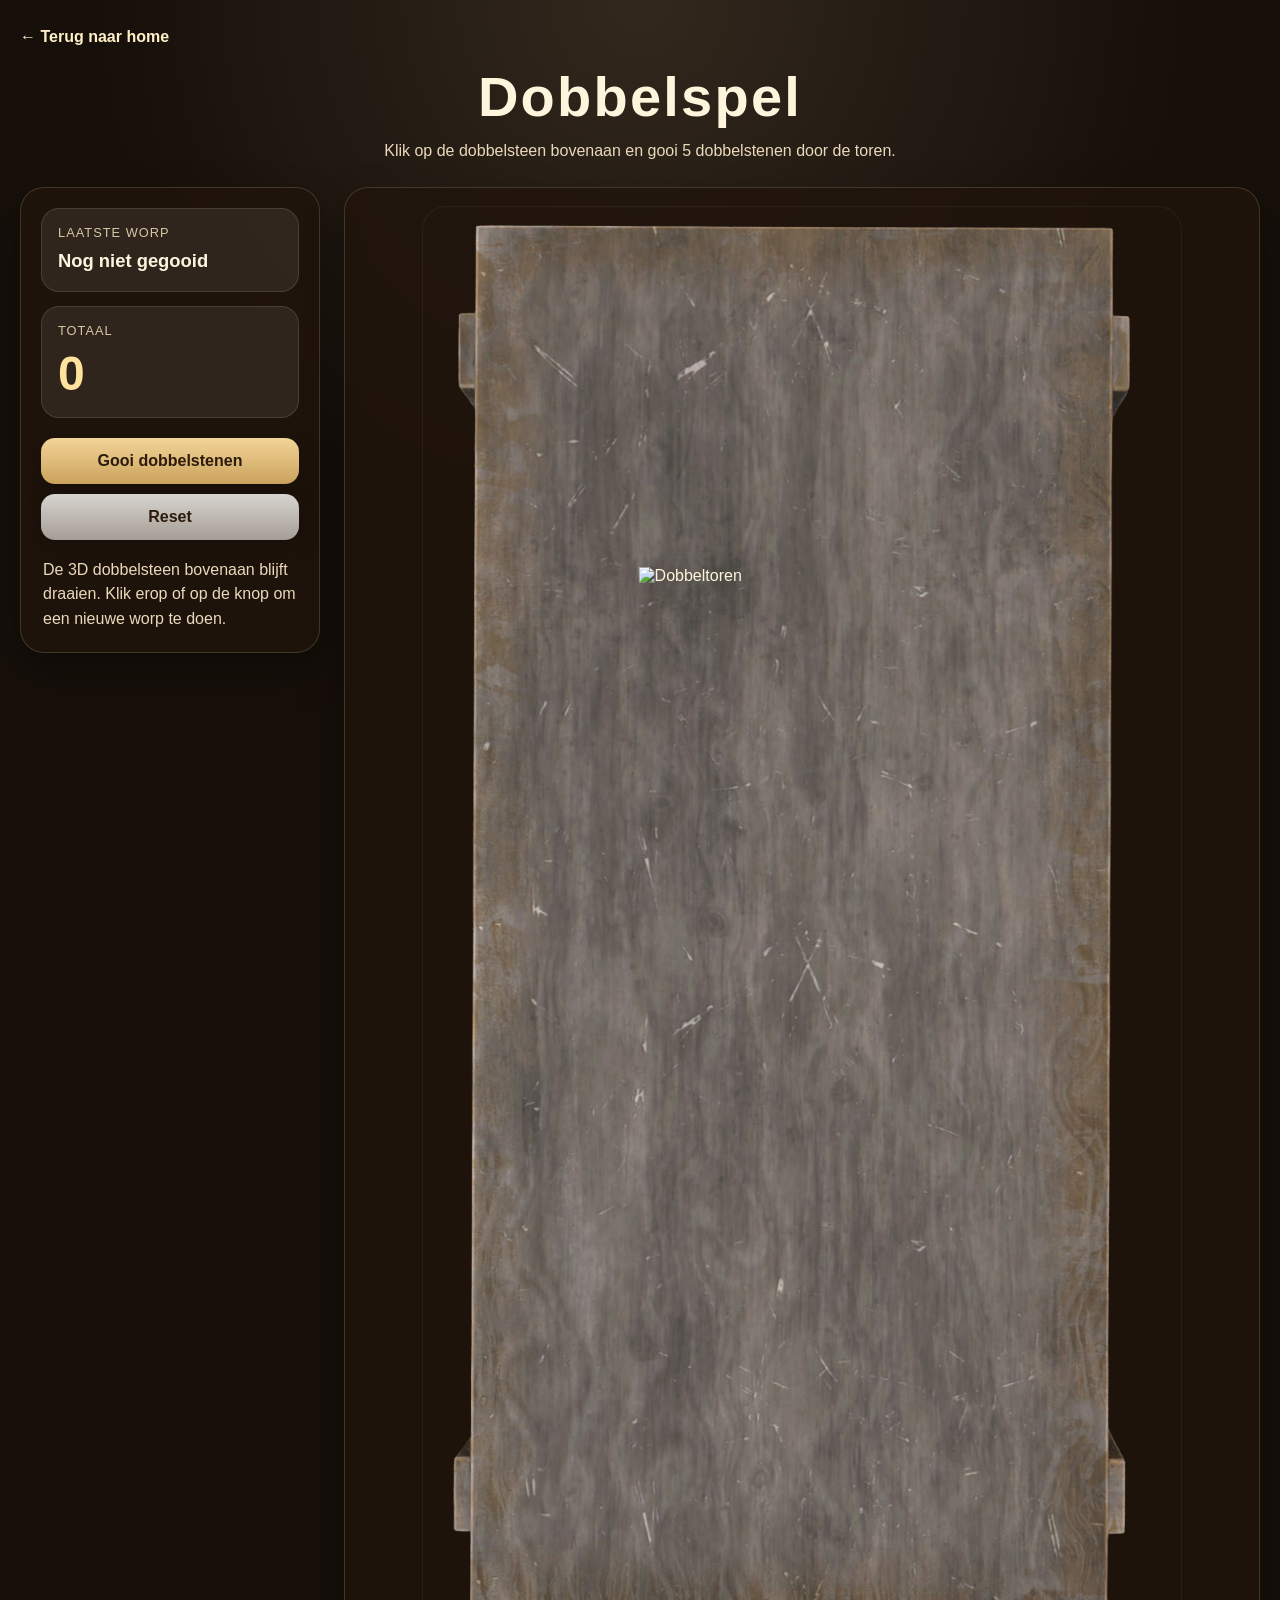
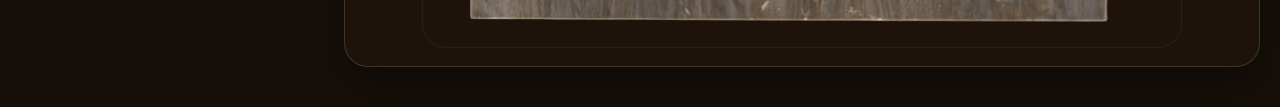
==== alea/index.html @ 52f79972 "Update" ====
<!DOCTYPE html>
<html lang="nl">
<head>
  <meta charset="UTF-8" />
  <meta name="viewport" content="width=device-width, initial-scale=1.0" />
  <title>Dobbelspel</title>
  <link rel="stylesheet" href="style.css" />
  <script type="module" src="https://unpkg.com/@google/model-viewer/dist/model-viewer.min.js"></script>
</head>
<body>
  <main class="app">
    <a href="../index.html" class="back-link">← Terug naar home</a>

    <header class="topbar">
      <h1>Dobbelspel</h1>
      <p class="subtitle">Klik op de dobbelsteen bovenaan en gooi 5 dobbelstenen door de toren.</p>
    </header>

    <section class="game-shell">
      <aside class="info-panel">
        <div class="status-card">
          <span class="label">Laatste worp</span>
          <div id="resultSummary" class="value">Nog niet gegooid</div>
        </div>

        <div class="status-card small">
          <span class="label">Totaal</span>
          <div id="totalValue" class="big-total">0</div>
        </div>

        <button id="rollBtn" class="action-btn">Gooi dobbelstenen</button>
        <button id="resetBtn" class="action-btn secondary">Reset</button>

        <p class="help-text">
          De 3D dobbelsteen bovenaan blijft draaien. Klik erop of op de knop om een nieuwe worp te doen.
        </p>
      </aside>

      <section class="board-panel">
        <div id="tableScene" class="table-scene" aria-label="Dobbeltafel">
          <img id="tableImage" class="table-image" src="table.png" alt="Dobbeltafel" />

          <div class="top-die-area">
            <button id="dieTrigger" class="die-trigger" aria-label="Gooi dobbelstenen">
              <model-viewer
                id="heroDie"
                src="dice.glb"
                alt="3D dobbelsteen"
                autoplay
                auto-rotate
                rotation-per-second="90deg"
                camera-controls
                disable-zoom
                interaction-prompt="none"
                shadow-intensity="1"
                exposure="1"
                environment-image="neutral"
              ></model-viewer>
            </button>
          </div>

          <div id="towerWrap" class="tower-wrap">
            <img id="towerImage" class="tower-image" src="tower.png" alt="Dobbeltoren" />
          </div>

          <div id="diceTray" class="dice-tray" aria-live="polite">
            <div class="die-slot" data-slot="0">
              <img class="result-die" src="dice1.png" alt="Dobbelsteen 1" />
              <span class="die-value">?</span>
            </div>
            <div class="die-slot" data-slot="1">
              <img class="result-die" src="dice2.png" alt="Dobbelsteen 2" />
              <span class="die-value">?</span>
            </div>
            <div class="die-slot" data-slot="2">
              <img class="result-die" src="dice3.png" alt="Dobbelsteen 3" />
              <span class="die-value">?</span>
            </div>
            <div class="die-slot" data-slot="3">
              <img class="result-die" src="dice4.png" alt="Dobbelsteen 4" />
              <span class="die-value">?</span>
            </div>
            <div class="die-slot" data-slot="4">
              <img class="result-die" src="dice5.png" alt="Dobbelsteen 5" />
              <span class="die-value">?</span>
            </div>
          </div>
        </div>
      </section>
    </section>
  </main>

  <script src="script.js"></script>
</body>
</html>
---- alea/style.css ----
* {
  box-sizing: border-box;
}

:root {
  --panel-bg: rgba(33, 21, 13, 0.84);
  --panel-border: rgba(255, 233, 186, 0.16);
  --text-main: #fff5dd;
  --text-soft: #ead9bb;
  --gold-1: #f3d598;
  --gold-2: #caa25c;
  --shadow: 0 18px 40px rgba(0, 0, 0, 0.28);
}

body {
  margin: 0;
  min-height: 100vh;
  font-family: Arial, Helvetica, sans-serif;
  color: var(--text-main);
  background:
    radial-gradient(circle at top, rgba(255, 221, 168, 0.12), transparent 30%),
    #160f0a;
}

.app {
  max-width: 1320px;
  margin: 0 auto;
  padding: 28px 20px 40px;
}

.back-link {
  display: inline-block;
  margin-bottom: 18px;
  color: #fff0c8;
  text-decoration: none;
  font-weight: 700;
}

.back-link:hover {
  text-decoration: underline;
}

.topbar {
  text-align: center;
  margin-bottom: 24px;
}

.topbar h1 {
  margin: 0;
  font-size: clamp(2.1rem, 5vw, 3.5rem);
  letter-spacing: 0.04em;
}

.subtitle {
  margin: 10px auto 0;
  max-width: 720px;
  color: var(--text-soft);
  line-height: 1.5;
}

.game-shell {
  display: grid;
  grid-template-columns: 300px 1fr;
  gap: 24px;
  align-items: start;
}

.info-panel,
.board-panel {
  background: var(--panel-bg);
  border: 1px solid var(--panel-border);
  border-radius: 24px;
  box-shadow: var(--shadow);
  backdrop-filter: blur(8px);
}

.info-panel {
  padding: 20px;
}

.status-card {
  background: rgba(255, 248, 234, 0.08);
  border: 1px solid rgba(255, 233, 186, 0.12);
  border-radius: 18px;
  padding: 16px;
  margin-bottom: 14px;
}

.status-card.small {
  margin-bottom: 20px;
}

.label {
  display: block;
  font-size: 0.8rem;
  text-transform: uppercase;
  letter-spacing: 0.08em;
  color: #d8c7a5;
  margin-bottom: 8px;
}

.value {
  font-size: 1.15rem;
  font-weight: 700;
  line-height: 1.45;
}

.big-total {
  font-size: clamp(2rem, 5vw, 3rem);
  font-weight: 800;
  color: #ffe29d;
}

.action-btn {
  width: 100%;
  border: none;
  border-radius: 14px;
  padding: 14px 18px;
  font-size: 1rem;
  font-weight: 700;
  cursor: pointer;
  transition: transform 0.15s ease, opacity 0.15s ease, box-shadow 0.15s ease;
  background: linear-gradient(180deg, var(--gold-1), var(--gold-2));
  color: #2d1b0c;
  box-shadow: 0 8px 20px rgba(0, 0, 0, 0.22);
}

.action-btn:hover {
  transform: translateY(-1px);
  opacity: 0.96;
}

.action-btn.secondary {
  margin-top: 10px;
  background: linear-gradient(180deg, #d7d4cf, #a59d95);
}

.help-text {
  margin: 18px 2px 0;
  color: var(--text-soft);
  line-height: 1.55;
}

.board-panel {
  padding: 18px;
  display: flex;
  justify-content: center;
}

.table-scene {
  position: relative;
  width: min(100%, 760px);
  aspect-ratio: 947 / 1797;
  border-radius: 24px;
  overflow: hidden;
  box-shadow: inset 0 0 0 1px rgba(255,255,255,0.05);
}

.table-image {
  position: absolute;
  inset: 0;
  width: 100%;
  height: 100%;
  object-fit: cover;
  user-select: none;
  pointer-events: none;
}

.top-die-area {
  position: absolute;
  left: 50%;
  top: 7.5%;
  width: 28%;
  aspect-ratio: 1 / 1;
  transform: translateX(-50%);
  z-index: 3;
}

.die-trigger {
  width: 100%;
  height: 100%;
  padding: 0;
  border: none;
  background: transparent;
  cursor: pointer;
  border-radius: 50%;
}

.die-trigger:focus-visible {
  outline: 3px solid rgba(255, 226, 150, 0.9);
  outline-offset: 4px;
}

model-viewer {
  width: 100%;
  height: 100%;
  --progress-bar-color: transparent;
  --poster-color: transparent;
  background: radial-gradient(circle, rgba(255,255,255,0.12), rgba(255,255,255,0.02) 58%, transparent 72%);
  border-radius: 50%;
  filter: drop-shadow(0 12px 18px rgba(0,0,0,0.35));
}

.tower-wrap {
  position: absolute;
  left: 50%;
  top: 25%;
  width: 43%;
  transform: translateX(-50%);
  z-index: 2;
  transform-origin: center top;
}

.tower-image {
  display: block;
  width: 100%;
  height: auto;
  object-fit: contain;
  user-select: none;
  pointer-events: none;
  filter: drop-shadow(0 10px 16px rgba(0, 0, 0, 0.34));
}

.dice-tray {
  position: absolute;
  left: 50%;
  bottom: 4.2%;
  width: 86%;
  transform: translateX(-50%);
  display: grid;
  grid-template-columns: repeat(5, minmax(0, 1fr));
  gap: 1.4%;
  z-index: 4;
}

.die-slot {
  position: relative;
  aspect-ratio: 1 / 1;
  display: grid;
  place-items: center;
  opacity: 0;
  transform: translateY(24px) scale(0.92);
  transition: opacity 0.3s ease, transform 0.3s ease;
}

.die-slot.visible {
  opacity: 1;
  transform: translateY(0) scale(1);
}

.result-die {
  width: 78%;
  height: 78%;
  object-fit: contain;
  user-select: none;
  pointer-events: none;
  filter: drop-shadow(0 8px 12px rgba(0, 0, 0, 0.34));
}

.die-value {
  position: absolute;
  display: grid;
  place-items: center;
  min-width: 36%;
  min-height: 36%;
  padding: 0.15em;
  border-radius: 50%;
  background: rgba(255, 248, 234, 0.9);
  color: #2a1c12;
  font-size: clamp(1rem, 2.1vw, 1.8rem);
  font-weight: 800;
  box-shadow: 0 6px 18px rgba(0,0,0,0.24);
}

.table-scene.rolling .die-trigger {
  animation: triggerPulse 0.7s ease-in-out 2;
}

.table-scene.rolling .tower-wrap {
  animation: towerShake 0.75s ease-in-out 2;
}

.table-scene.rolling .die-slot {
  opacity: 0;
}

@keyframes towerShake {
  0%, 100% { transform: translateX(-50%) rotate(0deg); }
  20% { transform: translateX(calc(-50% - 6px)) rotate(-3deg); }
  40% { transform: translateX(calc(-50% + 7px)) rotate(3deg); }
  60% { transform: translateX(calc(-50% - 5px)) rotate(-2deg); }
  80% { transform: translateX(calc(-50% + 4px)) rotate(2deg); }
}

@keyframes triggerPulse {
  0%, 100% { transform: scale(1); }
  50% { transform: scale(1.05); }
}

@media (max-width: 980px) {
  .game-shell {
    grid-template-columns: 1fr;
  }

  .board-panel {
    order: 1;
  }

  .info-panel {
    order: 2;
  }
}

@media (max-width: 640px) {
  .app {
    padding: 18px 12px 28px;
  }

  .info-panel,
  .board-panel,
  .table-scene {
    border-radius: 18px;
  }

  .board-panel {
    padding: 10px;
  }

  .dice-tray {
    width: 92%;
    gap: 0.5%;
  }

  .result-die {
    width: 86%;
    height: 86%;
  }

  .die-value {
    min-width: 34%;
    min-height: 34%;
    font-size: clamp(0.9rem, 4vw, 1.2rem);
  }
}
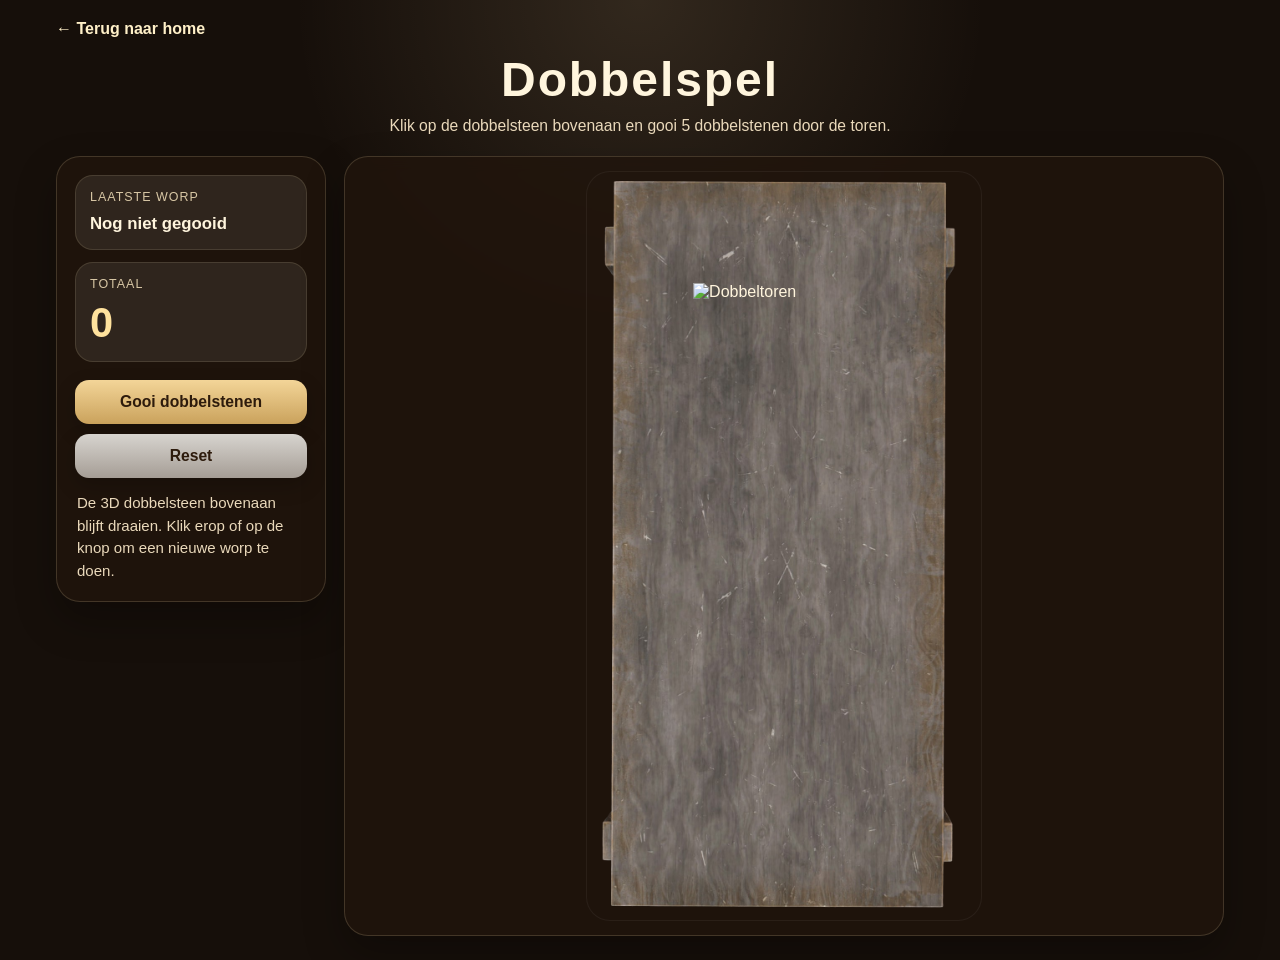
==== commit 0f4ec07e: "Update" ====
--- a/alea/index.html
+++ b/alea/index.html
@@ -40,22 +40,74 @@
         <div id="tableScene" class="table-scene" aria-label="Dobbeltafel">
           <img id="tableImage" class="table-image" src="table.png" alt="Dobbeltafel" />
 
-          <div class="top-die-area">
-            <button id="dieTrigger" class="die-trigger" aria-label="Gooi dobbelstenen">
-              <model-viewer
-                id="heroDie"
-                src="dice.glb"
-                alt="3D dobbelsteen"
-                autoplay
-                auto-rotate
-                rotation-per-second="90deg"
-                camera-controls
-                disable-zoom
-                interaction-prompt="none"
-                shadow-intensity="1"
-                exposure="1"
-                environment-image="neutral"
-              ></model-viewer>
+          <div class="top-dice-area">
+            <button id="dieTrigger" class="dice-strip-trigger" type="button" aria-label="Gooi dobbelstenen">
+                <div class="top-dice-strip">
+                <model-viewer
+                    class="top-spin-die"
+                    src="dice.glb"
+                    autoplay
+                    auto-rotate
+                    auto-rotate-speed="220deg"
+                    rotation-per-second="220deg"
+                    interaction-prompt="none"
+                    disable-zoom
+                    disable-pan
+                    disable-tap>
+                </model-viewer>
+
+                <model-viewer
+                    class="top-spin-die"
+                    src="dice.glb"
+                    autoplay
+                    auto-rotate
+                    auto-rotate-speed="220deg"
+                    rotation-per-second="220deg"
+                    interaction-prompt="none"
+                    disable-zoom
+                    disable-pan
+                    disable-tap>
+                </model-viewer>
+
+                <model-viewer
+                    class="top-spin-die"
+                    src="dice.glb"
+                    autoplay
+                    auto-rotate
+                    auto-rotate-speed="220deg"
+                    rotation-per-second="220deg"
+                    interaction-prompt="none"
+                    disable-zoom
+                    disable-pan
+                    disable-tap>
+                </model-viewer>
+
+                <model-viewer
+                    class="top-spin-die"
+                    src="dice.glb"
+                    autoplay
+                    auto-rotate
+                    auto-rotate-speed="220deg"
+                    rotation-per-second="220deg"
+                    interaction-prompt="none"
+                    disable-zoom
+                    disable-pan
+                    disable-tap>
+                </model-viewer>
+
+                <model-viewer
+                    class="top-spin-die"
+                    src="dice.glb"
+                    autoplay
+                    auto-rotate
+                    auto-rotate-speed="220deg"
+                    rotation-per-second="220deg"
+                    interaction-prompt="none"
+                    disable-zoom
+                    disable-pan
+                    disable-tap>
+                </model-viewer>
+                </div>
             </button>
           </div>
 
@@ -66,23 +118,18 @@
           <div id="diceTray" class="dice-tray" aria-live="polite">
             <div class="die-slot" data-slot="0">
               <img class="result-die" src="dice1.png" alt="Dobbelsteen 1" />
-              <span class="die-value">?</span>
             </div>
             <div class="die-slot" data-slot="1">
               <img class="result-die" src="dice2.png" alt="Dobbelsteen 2" />
-              <span class="die-value">?</span>
             </div>
             <div class="die-slot" data-slot="2">
               <img class="result-die" src="dice3.png" alt="Dobbelsteen 3" />
-              <span class="die-value">?</span>
             </div>
             <div class="die-slot" data-slot="3">
               <img class="result-die" src="dice4.png" alt="Dobbelsteen 4" />
-              <span class="die-value">?</span>
             </div>
             <div class="die-slot" data-slot="4">
               <img class="result-die" src="dice5.png" alt="Dobbelsteen 5" />
-              <span class="die-value">?</span>
             </div>
           </div>
         </div>
--- a/alea/style.css
+++ b/alea/style.css
@@ -23,14 +23,14 @@
 }
 
 .app {
-  max-width: 1320px;
+  max-width: 1200px;
   margin: 0 auto;
-  padding: 28px 20px 40px;
+  padding: 20px 16px 24px;
 }
 
 .back-link {
   display: inline-block;
-  margin-bottom: 18px;
+  margin-bottom: 14px;
   color: #fff0c8;
   text-decoration: none;
   font-weight: 700;
@@ -42,26 +42,27 @@
 
 .topbar {
   text-align: center;
-  margin-bottom: 24px;
+  margin-bottom: 18px;
 }
 
 .topbar h1 {
   margin: 0;
-  font-size: clamp(2.1rem, 5vw, 3.5rem);
+  font-size: clamp(1.9rem, 4vw, 3rem);
   letter-spacing: 0.04em;
 }
 
 .subtitle {
-  margin: 10px auto 0;
-  max-width: 720px;
+  margin: 8px auto 0;
+  max-width: 680px;
   color: var(--text-soft);
-  line-height: 1.5;
+  line-height: 1.45;
+  font-size: 0.98rem;
 }
 
 .game-shell {
   display: grid;
-  grid-template-columns: 300px 1fr;
-  gap: 24px;
+  grid-template-columns: 270px 1fr;
+  gap: 18px;
   align-items: start;
 }
 
@@ -75,24 +76,24 @@
 }
 
 .info-panel {
-  padding: 20px;
+  padding: 18px;
 }
 
 .status-card {
   background: rgba(255, 248, 234, 0.08);
   border: 1px solid rgba(255, 233, 186, 0.12);
   border-radius: 18px;
-  padding: 16px;
-  margin-bottom: 14px;
+  padding: 14px;
+  margin-bottom: 12px;
 }
 
 .status-card.small {
-  margin-bottom: 20px;
+  margin-bottom: 18px;
 }
 
 .label {
   display: block;
-  font-size: 0.8rem;
+  font-size: 0.78rem;
   text-transform: uppercase;
   letter-spacing: 0.08em;
   color: #d8c7a5;
@@ -100,13 +101,13 @@
 }
 
 .value {
-  font-size: 1.15rem;
+  font-size: 1.05rem;
   font-weight: 700;
-  line-height: 1.45;
+  line-height: 1.4;
 }
 
 .big-total {
-  font-size: clamp(2rem, 5vw, 3rem);
+  font-size: clamp(1.8rem, 4vw, 2.6rem);
   font-weight: 800;
   color: #ffe29d;
 }
@@ -115,8 +116,8 @@
   width: 100%;
   border: none;
   border-radius: 14px;
-  padding: 14px 18px;
-  font-size: 1rem;
+  padding: 13px 16px;
+  font-size: 0.98rem;
   font-weight: 700;
   cursor: pointer;
   transition: transform 0.15s ease, opacity 0.15s ease, box-shadow 0.15s ease;
@@ -136,20 +137,24 @@
 }
 
 .help-text {
-  margin: 18px 2px 0;
+  margin: 14px 2px 0;
   color: var(--text-soft);
-  line-height: 1.55;
+  line-height: 1.5;
+  font-size: 0.94rem;
 }
 
 .board-panel {
-  padding: 18px;
+  padding: 14px;
   display: flex;
   justify-content: center;
+  align-items: flex-start;
 }
 
 .table-scene {
   position: relative;
-  width: min(100%, 760px);
+  height: min(calc(100vh - 150px), 760px);
+  max-height: 760px;
+  max-width: 100%;
   aspect-ratio: 947 / 1797;
   border-radius: 24px;
   overflow: hidden;
@@ -166,49 +171,48 @@
   pointer-events: none;
 }
 
-.top-die-area {
+.top-dice-area {
   position: absolute;
   left: 50%;
-  top: 7.5%;
-  width: 28%;
-  aspect-ratio: 1 / 1;
+  top: 4.5%;
+  width: 64%;
   transform: translateX(-50%);
   z-index: 3;
 }
 
-.die-trigger {
-  width: 100%;
-  height: 100%;
+.dice-strip-trigger {
+  width: 100%;
+  border: 0;
+  background: transparent;
   padding: 0;
-  border: none;
-  background: transparent;
   cursor: pointer;
-  border-radius: 50%;
-}
-
-.die-trigger:focus-visible {
-  outline: 3px solid rgba(255, 226, 150, 0.9);
-  outline-offset: 4px;
-}
-
-model-viewer {
-  width: 100%;
-  height: 100%;
+}
+
+.top-dice-strip {
+  display: flex;
+  justify-content: center;
+  align-items: center;
+  gap: 2.5%;
+  width: 100%;
+}
+
+.top-spin-die {
+  width: 18%;
+  aspect-ratio: 1 / 1;
   --progress-bar-color: transparent;
   --poster-color: transparent;
-  background: radial-gradient(circle, rgba(255,255,255,0.12), rgba(255,255,255,0.02) 58%, transparent 72%);
-  border-radius: 50%;
-  filter: drop-shadow(0 12px 18px rgba(0,0,0,0.35));
+  background: transparent;
+  filter: drop-shadow(0 8px 12px rgba(0,0,0,0.35));
+  pointer-events: none !important;
 }
 
 .tower-wrap {
   position: absolute;
   left: 50%;
-  top: 25%;
-  width: 43%;
+  top: 15%;
+  width: 46%;
   transform: translateX(-50%);
   z-index: 2;
-  transform-origin: center top;
 }
 
 .tower-image {
@@ -218,66 +222,68 @@
   object-fit: contain;
   user-select: none;
   pointer-events: none;
-  filter: drop-shadow(0 10px 16px rgba(0, 0, 0, 0.34));
+  filter: drop-shadow(0 8px 14px rgba(0, 0, 0, 0.34));
+}
+
+.dice-strip-trigger:focus-visible {
+  outline: 3px solid rgba(255, 226, 150, 0.9);
+  outline-offset: 4px;
 }
 
 .dice-tray {
   position: absolute;
   left: 50%;
-  bottom: 4.2%;
-  width: 86%;
+  bottom: 5%;
   transform: translateX(-50%);
-  display: grid;
-  grid-template-columns: repeat(5, minmax(0, 1fr));
-  gap: 1.4%;
+  width: 82%;
+  height: 28%;
   z-index: 4;
 }
 
 .die-slot {
-  position: relative;
+  position: absolute;
+  width: 14%;
   aspect-ratio: 1 / 1;
-  display: grid;
-  place-items: center;
   opacity: 0;
-  transform: translateY(24px) scale(0.92);
-  transition: opacity 0.3s ease, transform 0.3s ease;
+  transform: translate(-50%, -180px) scale(0.45);
+  transition:
+    opacity 0.18s ease,
+    transform 0.55s cubic-bezier(.18,.85,.22,1.15);
 }
 
 .die-slot.visible {
   opacity: 1;
-  transform: translateY(0) scale(1);
+  transform: translate(-50%, 0) scale(1);
+}
+
+.die-slot.launching {
+  opacity: 1;
+  transform: translate(-50%, -40px) scale(0.82);
+}
+
+.die-slot.visible {
+  opacity: 1;
+  transform: translate(-50%, 0) scale(1);
 }
 
 .result-die {
-  width: 78%;
-  height: 78%;
+  position: absolute;
+  left: 50%;
+  bottom: 0;
+  width: 100%;
+  height: 100%;
   object-fit: contain;
   user-select: none;
   pointer-events: none;
   filter: drop-shadow(0 8px 12px rgba(0, 0, 0, 0.34));
 }
 
-.die-value {
-  position: absolute;
-  display: grid;
-  place-items: center;
-  min-width: 36%;
-  min-height: 36%;
-  padding: 0.15em;
-  border-radius: 50%;
-  background: rgba(255, 248, 234, 0.9);
-  color: #2a1c12;
-  font-size: clamp(1rem, 2.1vw, 1.8rem);
-  font-weight: 800;
-  box-shadow: 0 6px 18px rgba(0,0,0,0.24);
-}
-
-.table-scene.rolling .die-trigger {
-  animation: triggerPulse 0.7s ease-in-out 2;
+.table-scene.rolling .dice-strip-trigger {
+  animation: triggerPulse 0.65s ease-in-out 2;
 }
 
 .table-scene.rolling .tower-wrap {
-  animation: towerShake 0.75s ease-in-out 2;
+  animation: towerShake 0.65s ease-in-out 2;
 }
 
 .table-scene.rolling .die-slot {
@@ -286,15 +292,15 @@
 
 @keyframes towerShake {
   0%, 100% { transform: translateX(-50%) rotate(0deg); }
-  20% { transform: translateX(calc(-50% - 6px)) rotate(-3deg); }
-  40% { transform: translateX(calc(-50% + 7px)) rotate(3deg); }
-  60% { transform: translateX(calc(-50% - 5px)) rotate(-2deg); }
-  80% { transform: translateX(calc(-50% + 4px)) rotate(2deg); }
+  20% { transform: translateX(calc(-50% - 4px)) rotate(-2.5deg); }
+  40% { transform: translateX(calc(-50% + 5px)) rotate(2.5deg); }
+  60% { transform: translateX(calc(-50% - 4px)) rotate(-1.7deg); }
+  80% { transform: translateX(calc(-50% + 3px)) rotate(1.7deg); }
 }
 
 @keyframes triggerPulse {
   0%, 100% { transform: scale(1); }
-  50% { transform: scale(1.05); }
+  50% { transform: scale(1.06); }
 }
 
 @media (max-width: 980px) {
@@ -309,11 +315,15 @@
   .info-panel {
     order: 2;
   }
+
+  .table-scene {
+    height: min(calc(100vh - 120px), 680px);
+  }
 }
 
 @media (max-width: 640px) {
   .app {
-    padding: 18px 12px 28px;
+    padding: 14px 10px 20px;
   }
 
   .info-panel,
@@ -323,22 +333,61 @@
   }
 
   .board-panel {
-    padding: 10px;
+    padding: 8px;
+  }
+
+  .table-scene {
+    width: 100%;
+    height: auto;
+    max-height: none;
+  }
+
+  .top-dice-area {
+    width: 78%;
+    top: 3.5%;
+  }
+
+  .top-spin-die {
+    width: 18%;
+  }
+
+  .tower-wrap {
+    width: 52%;
+    top: 13%;
   }
 
   .dice-tray {
-    width: 92%;
-    gap: 0.5%;
+    width: 86%;
+    top: 56%;
+    height: 34%;
+  }
+
+  .die-slot {
+    width: 18%;
   }
 
   .result-die {
-    width: 86%;
-    height: 86%;
-  }
-
-  .die-value {
-    min-width: 34%;
-    min-height: 34%;
-    font-size: clamp(0.9rem, 4vw, 1.2rem);
-  }
-}
+    width: 100%;
+    height: 100%;
+  }
+}
+
+#dice3d {
+  width: 100%;
+  height: 100%;
+  pointer-events: none;
+  background: transparent;
+}
+
+.die-trigger {
+  width: 100%;
+  height: 100%;
+  border: 0;
+  background: transparent;
+  padding: 0;
+  cursor: pointer;
+}
+
+model-viewer {
+  pointer-events: none !important;
+}
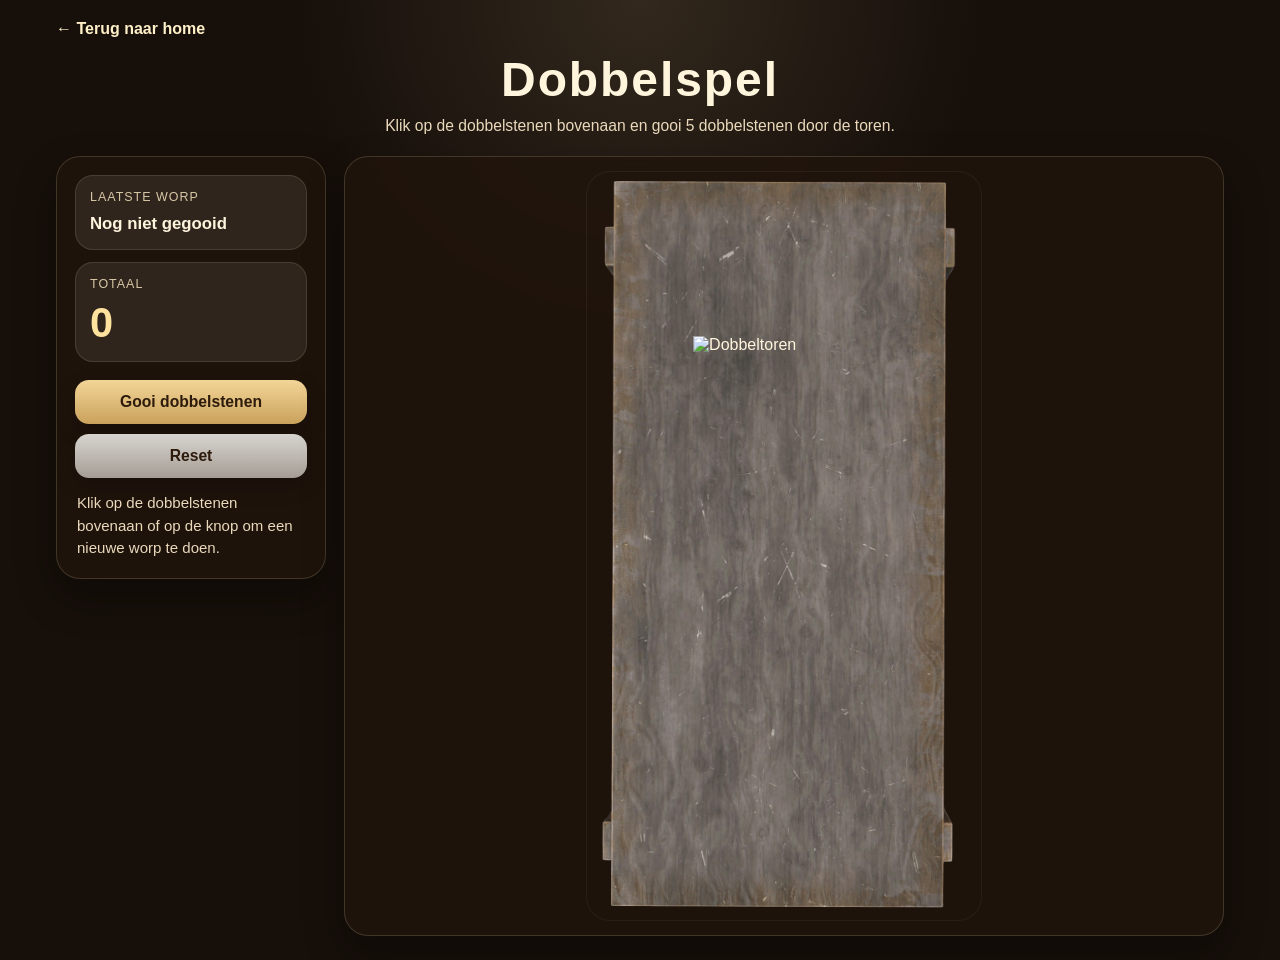
==== commit 0431d547: "Updates" ====
--- a/alea/index.html
+++ b/alea/index.html
@@ -13,7 +13,7 @@
 
     <header class="topbar">
       <h1>Dobbelspel</h1>
-      <p class="subtitle">Klik op de dobbelsteen bovenaan en gooi 5 dobbelstenen door de toren.</p>
+      <p class="subtitle">Klik op de dobbelstenen bovenaan en gooi 5 dobbelstenen door de toren.</p>
     </header>
 
     <section class="game-shell">
@@ -32,7 +32,7 @@
         <button id="resetBtn" class="action-btn secondary">Reset</button>
 
         <p class="help-text">
-          De 3D dobbelsteen bovenaan blijft draaien. Klik erop of op de knop om een nieuwe worp te doen.
+          Klik op de dobbelstenen bovenaan of op de knop om een nieuwe worp te doen.
         </p>
       </aside>
 
@@ -48,8 +48,8 @@
                     src="dice.glb"
                     autoplay
                     auto-rotate
-                    auto-rotate-speed="220deg"
-                    rotation-per-second="220deg"
+                    auto-rotate-speed="140deg"
+                    rotation-per-second="140deg"
                     interaction-prompt="none"
                     disable-zoom
                     disable-pan
@@ -61,8 +61,8 @@
                     src="dice.glb"
                     autoplay
                     auto-rotate
-                    auto-rotate-speed="220deg"
-                    rotation-per-second="220deg"
+                    auto-rotate-speed="140deg"
+                    rotation-per-second="140deg"
                     interaction-prompt="none"
                     disable-zoom
                     disable-pan
@@ -74,8 +74,8 @@
                     src="dice.glb"
                     autoplay
                     auto-rotate
-                    auto-rotate-speed="220deg"
-                    rotation-per-second="220deg"
+                    auto-rotate-speed="140deg"
+                    rotation-per-second="140deg"
                     interaction-prompt="none"
                     disable-zoom
                     disable-pan
@@ -87,8 +87,8 @@
                     src="dice.glb"
                     autoplay
                     auto-rotate
-                    auto-rotate-speed="220deg"
-                    rotation-per-second="220deg"
+                    auto-rotate-speed="140deg"
+                    rotation-per-second="140deg"
                     interaction-prompt="none"
                     disable-zoom
                     disable-pan
@@ -100,8 +100,8 @@
                     src="dice.glb"
                     autoplay
                     auto-rotate
-                    auto-rotate-speed="220deg"
-                    rotation-per-second="220deg"
+                    auto-rotate-speed="140deg"
+                    rotation-per-second="140deg"
                     interaction-prompt="none"
                     disable-zoom
                     disable-pan
--- a/alea/style.css
+++ b/alea/style.css
@@ -209,7 +209,7 @@
 .tower-wrap {
   position: absolute;
   left: 50%;
-  top: 15%;
+  top: 22%;
   width: 46%;
   transform: translateX(-50%);
   z-index: 2;
@@ -353,13 +353,13 @@
 
   .tower-wrap {
     width: 52%;
-    top: 13%;
+    top: 20%;
   }
 
   .dice-tray {
-    width: 86%;
-    top: 56%;
-    height: 34%;
+    width: 88%;
+    top: 54%;
+    height: 40%;
   }
 
   .die-slot {
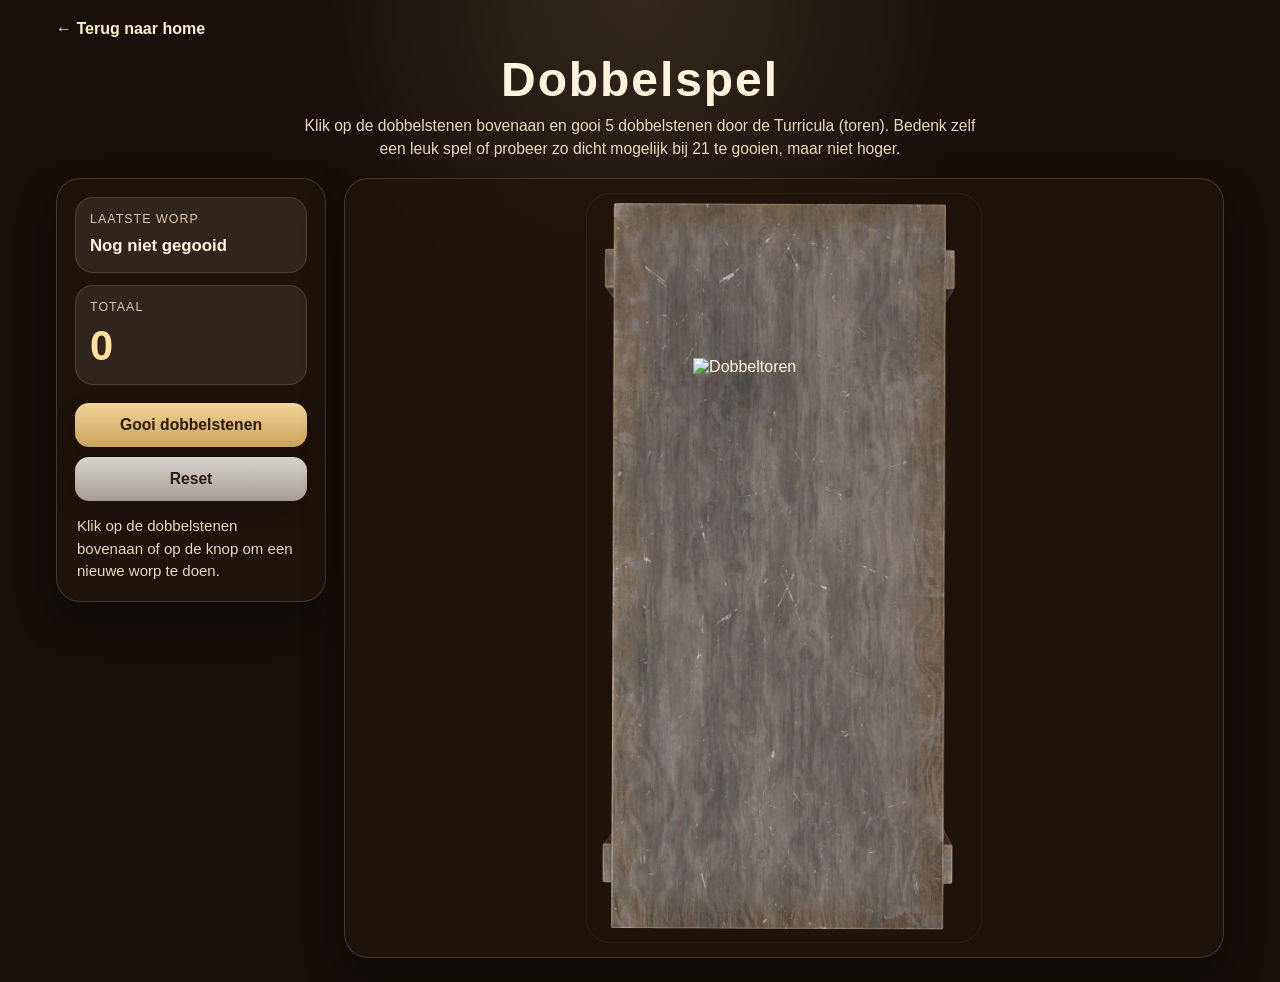
==== commit be9a135b: "Updates" ====
--- a/alea/index.html
+++ b/alea/index.html
@@ -6,6 +6,7 @@
   <title>Dobbelspel</title>
   <link rel="stylesheet" href="style.css" />
   <script type="module" src="https://unpkg.com/@google/model-viewer/dist/model-viewer.min.js"></script>
+  <link rel="icon" href="../favicon.ico" type="image/x-icon">
 </head>
 <body>
   <main class="app">
@@ -13,7 +14,10 @@
 
     <header class="topbar">
       <h1>Dobbelspel</h1>
-      <p class="subtitle">Klik op de dobbelstenen bovenaan en gooi 5 dobbelstenen door de toren.</p>
+      <p class="subtitle">Klik op de dobbelstenen bovenaan en gooi 5 dobbelstenen door de Turricula (toren).
+        Bedenk zelf een leuk spel of probeer zo dicht mogelijk bij 21 te gooien, maar niet hoger.
+      </p>
+
     </header>
 
     <section class="game-shell">
--- a/alea/style.css
+++ b/alea/style.css
@@ -233,10 +233,10 @@
 .dice-tray {
   position: absolute;
   left: 50%;
-  bottom: 5%;
+  bottom: 4%;
   transform: translateX(-50%);
   width: 82%;
-  height: 28%;
+  height: 40%;
   z-index: 4;
 }
 
@@ -358,12 +358,12 @@
 
   .dice-tray {
     width: 88%;
-    top: 54%;
-    height: 40%;
+    top: 50%;
+    height: 42%;
   }
 
   .die-slot {
-    width: 18%;
+    width: 17%;
   }
 
   .result-die {
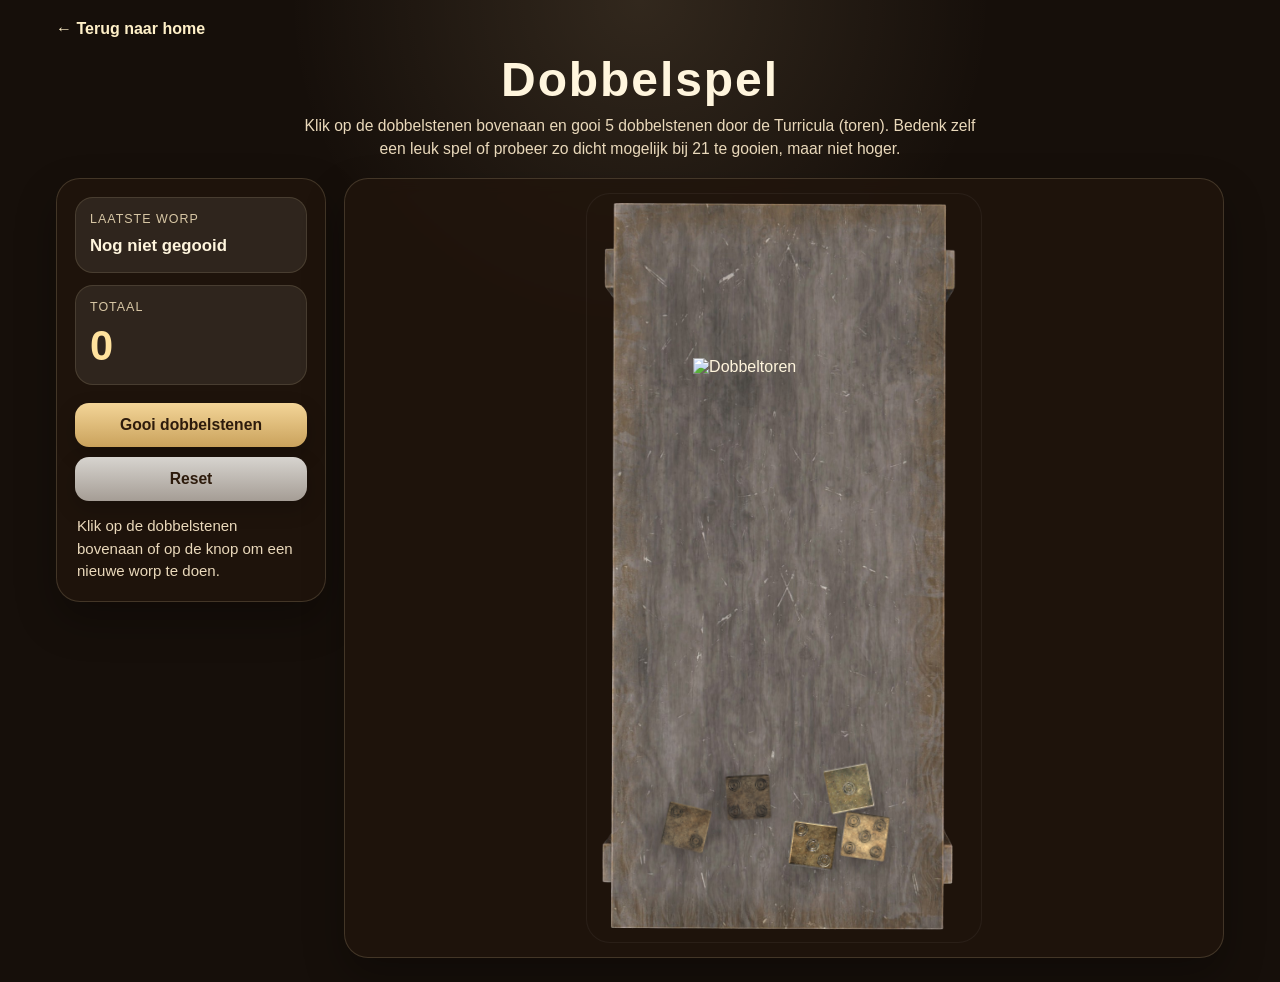
==== commit 5e21a859: "faster dice" ====
--- a/alea/index.html
+++ b/alea/index.html
@@ -7,6 +7,11 @@
   <link rel="stylesheet" href="style.css" />
   <script type="module" src="https://unpkg.com/@google/model-viewer/dist/model-viewer.min.js"></script>
   <link rel="icon" href="../favicon.ico" type="image/x-icon">
+  <link rel="preload" as="image" href="dice1.png">
+  <link rel="preload" as="image" href="dice2.png">
+  <link rel="preload" as="image" href="dice3.png">
+  <link rel="preload" as="image" href="dice4.png">
+  <link rel="preload" as="image" href="dice5.png">
 </head>
 <body>
   <main class="app">
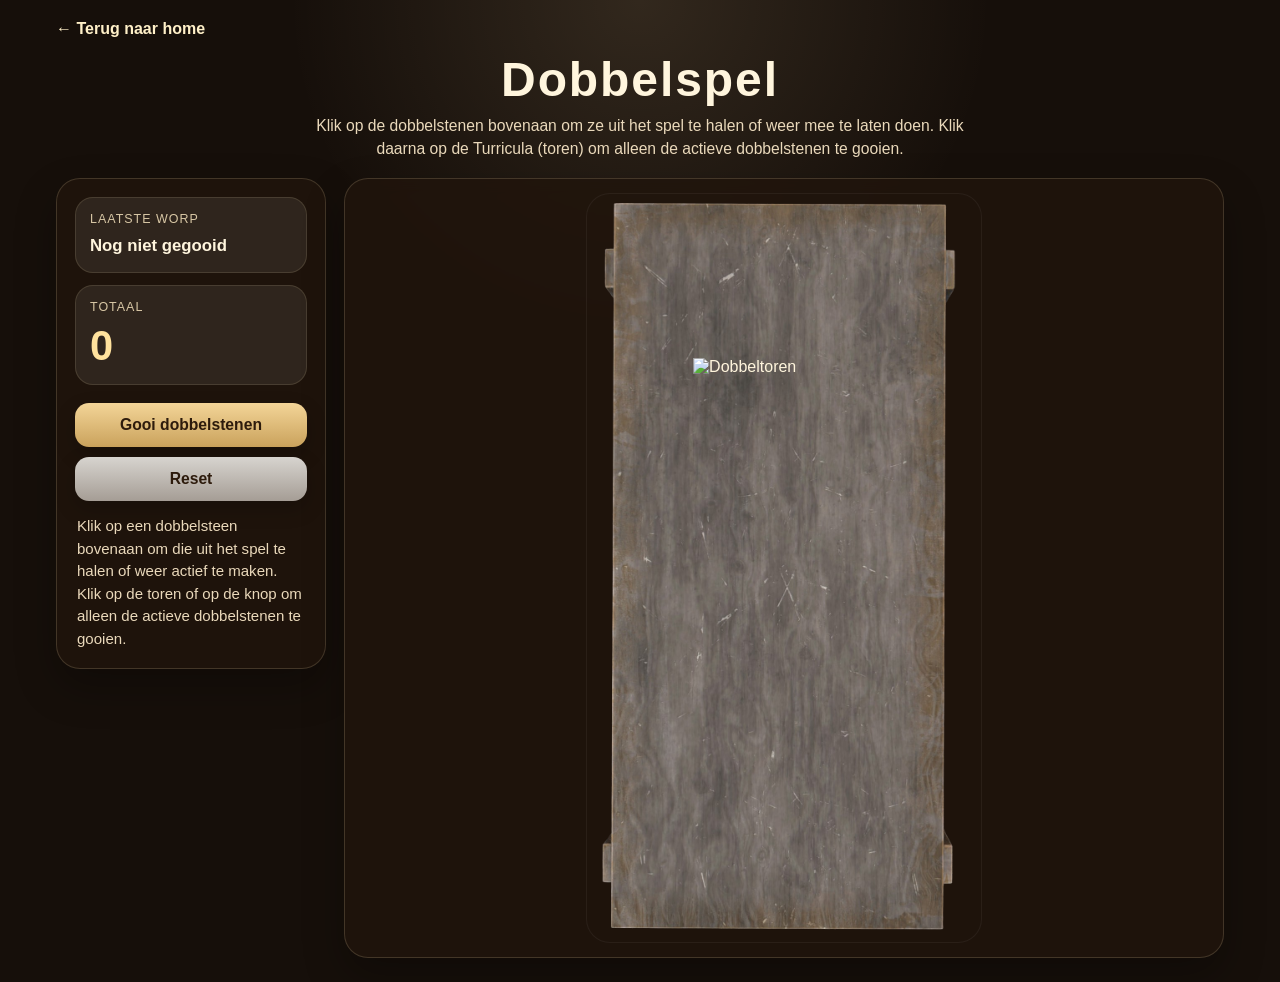
==== commit a7ddefeb: "favicons" ====
--- a/alea/index.html
+++ b/alea/index.html
@@ -6,12 +6,13 @@
   <title>Dobbelspel</title>
   <link rel="stylesheet" href="style.css" />
   <script type="module" src="https://unpkg.com/@google/model-viewer/dist/model-viewer.min.js"></script>
-  <link rel="icon" href="../favicon.ico" type="image/x-icon">
+  <link rel="icon" href="favicon.ico" type="image/x-icon">
   <link rel="preload" as="image" href="dice1.png">
   <link rel="preload" as="image" href="dice2.png">
   <link rel="preload" as="image" href="dice3.png">
   <link rel="preload" as="image" href="dice4.png">
   <link rel="preload" as="image" href="dice5.png">
+  <link rel="preload" href="dice.glb" as="fetch" crossorigin="anonymous">
 </head>
 <body>
   <main class="app">
@@ -19,8 +20,9 @@
 
     <header class="topbar">
       <h1>Dobbelspel</h1>
-      <p class="subtitle">Klik op de dobbelstenen bovenaan en gooi 5 dobbelstenen door de Turricula (toren).
-        Bedenk zelf een leuk spel of probeer zo dicht mogelijk bij 21 te gooien, maar niet hoger.
+      <p class="subtitle">
+        Klik op de dobbelstenen bovenaan om ze uit het spel te halen of weer mee te laten doen.
+        Klik daarna op de Turricula (toren) om alleen de actieve dobbelstenen te gooien.
       </p>
 
     </header>
@@ -41,7 +43,8 @@
         <button id="resetBtn" class="action-btn secondary">Reset</button>
 
         <p class="help-text">
-          Klik op de dobbelstenen bovenaan of op de knop om een nieuwe worp te doen.
+          Klik op een dobbelsteen bovenaan om die uit het spel te halen of weer actief te maken.
+          Klik op de toren of op de knop om alleen de actieve dobbelstenen te gooien.
         </p>
       </aside>
 
@@ -50,75 +53,90 @@
           <img id="tableImage" class="table-image" src="table.png" alt="Dobbeltafel" />
 
           <div class="top-dice-area">
-            <button id="dieTrigger" class="dice-strip-trigger" type="button" aria-label="Gooi dobbelstenen">
-                <div class="top-dice-strip">
+            <div id="topDiceStrip" class="top-dice-strip" aria-label="Kies welke dobbelstenen meedoen">
+              <button class="top-die-button active" type="button" data-die="0" aria-pressed="false">
                 <model-viewer
-                    class="top-spin-die"
-                    src="dice.glb"
-                    autoplay
-                    auto-rotate
-                    auto-rotate-speed="140deg"
-                    rotation-per-second="140deg"
-                    interaction-prompt="none"
-                    disable-zoom
-                    disable-pan
-                    disable-tap>
+                  class="top-spin-die"
+                  src="dice.glb"
+                  preload
+                  autoplay
+                  auto-rotate
+                  auto-rotate-speed="140deg"
+                  rotation-per-second="140deg"
+                  interaction-prompt="none"
+                  disable-zoom
+                  disable-pan
+                  disable-tap>
                 </model-viewer>
+              </button>
 
+              <button class="top-die-button active" type="button" data-die="1" aria-pressed="false">
                 <model-viewer
-                    class="top-spin-die"
-                    src="dice.glb"
-                    autoplay
-                    auto-rotate
-                    auto-rotate-speed="140deg"
-                    rotation-per-second="140deg"
-                    interaction-prompt="none"
-                    disable-zoom
-                    disable-pan
-                    disable-tap>
+                  class="top-spin-die"
+                  src="dice.glb"
+                  preload
+                  autoplay
+                  auto-rotate
+                  auto-rotate-speed="140deg"
+                  rotation-per-second="140deg"
+                  interaction-prompt="none"
+                  disable-zoom
+                  disable-pan
+                  disable-tap>
                 </model-viewer>
+              </button>
 
+              <button class="top-die-button active" type="button" data-die="2" aria-pressed="false">
                 <model-viewer
-                    class="top-spin-die"
-                    src="dice.glb"
-                    autoplay
-                    auto-rotate
-                    auto-rotate-speed="140deg"
-                    rotation-per-second="140deg"
-                    interaction-prompt="none"
-                    disable-zoom
-                    disable-pan
-                    disable-tap>
+                  class="top-spin-die"
+                  src="dice.glb"
+                  preload
+                  autoplay
+                  auto-rotate
+                  auto-rotate-speed="140deg"
+                  rotation-per-second="140deg"
+                  interaction-prompt="none"
+                  disable-zoom
+                  disable-pan
+                  disable-tap>
                 </model-viewer>
+              </button>
 
+              <button class="top-die-button active" type="button" data-die="3" aria-pressed="false">
                 <model-viewer
-                    class="top-spin-die"
-                    src="dice.glb"
-                    autoplay
-                    auto-rotate
-                    auto-rotate-speed="140deg"
-                    rotation-per-second="140deg"
-                    interaction-prompt="none"
-                    disable-zoom
-                    disable-pan
-                    disable-tap>
+                  class="top-spin-die"
+                  src="dice.glb"
+                  preload
+                  autoplay
+                  auto-rotate
+                  auto-rotate-speed="140deg"
+                  rotation-per-second="140deg"
+                  interaction-prompt="none"
+                  disable-zoom
+                  disable-pan
+                  disable-tap>
                 </model-viewer>
+              </button>
 
+              <button class="top-die-button active" type="button" data-die="4" aria-pressed="false">
                 <model-viewer
-                    class="top-spin-die"
-                    src="dice.glb"
-                    autoplay
-                    auto-rotate
-                    auto-rotate-speed="140deg"
-                    rotation-per-second="140deg"
-                    interaction-prompt="none"
-                    disable-zoom
-                    disable-pan
-                    disable-tap>
+                  class="top-spin-die"
+                  src="dice.glb"
+                  preload
+                  autoplay
+                  auto-rotate
+                  auto-rotate-speed="140deg"
+                  rotation-per-second="140deg"
+                  interaction-prompt="none"
+                  disable-zoom
+                  disable-pan
+                  disable-tap>
                 </model-viewer>
-                </div>
-            </button>
+              </button>
+            </div>
           </div>
+
+          <button id="towerTrigger" class="tower-hitbox" type="button" aria-label="Gooi de actieve dobbelstenen via de toren"></button>
 
           <div id="towerWrap" class="tower-wrap">
             <img id="towerImage" class="tower-image" src="tower.png" alt="Dobbeltoren" />
--- a/alea/style.css
+++ b/alea/style.css
@@ -196,8 +196,64 @@
   width: 100%;
 }
 
+.top-die-button {
+  width: 18%;
+  aspect-ratio: 1 / 1;
+  border: 0;
+  background: transparent;
+  padding: 0;
+  cursor: pointer;
+  transition: transform 0.18s ease, opacity 0.18s ease, filter 0.18s ease;
+}
+
+.top-die-button:hover {
+  transform: translateY(-2px);
+}
+
+.top-die-button.kept {
+  opacity: 0.45;
+  filter: grayscale(0.2);
+}
+
+.top-die-button.kept:hover {
+  opacity: 0.7;
+}
+
 .top-spin-die {
-  width: 18%;
+  width: 100%;
+  aspect-ratio: 1 / 1;
+  --progress-bar-color: transparent;
+  --poster-color: transparent;
+  background: transparent;
+  filter: drop-shadow(0 8px 12px rgba(0,0,0,0.35));
+  pointer-events: none !important;
+}
+
+.tower-hitbox {
+  position: absolute;
+  left: 50%;
+  top: 22%;
+  width: 46%;
+  height: 42%;
+  transform: translateX(-50%);
+  border: 0;
+  background: transparent;
+  cursor: pointer;
+  z-index: 3;
+}
+
+.tower-hitbox:focus-visible {
+  outline: 3px solid rgba(255, 226, 150, 0.9);
+  outline-offset: 4px;
+}
+
+.table-scene.rolling .tower-wrap {
+  animation: towerShake 0.65s ease-in-out 2;
+}
+
+.top-spin-die {
+  width: 100%;
+  height: 100%;
   aspect-ratio: 1 / 1;
   --progress-bar-color: transparent;
   --poster-color: transparent;
@@ -278,7 +334,7 @@
   filter: drop-shadow(0 8px 12px rgba(0, 0, 0, 0.34));
 }
 
-.table-scene.rolling .dice-strip-trigger {
+.table-scene.rolling .top-dice-strip {
   animation: triggerPulse 0.65s ease-in-out 2;
 }
 
@@ -347,10 +403,6 @@
     top: 3.5%;
   }
 
-  .top-spin-die {
-    width: 18%;
-  }
-
   .tower-wrap {
     width: 52%;
     top: 20%;
@@ -370,6 +422,16 @@
     width: 100%;
     height: 100%;
   }
+
+  .top-die-button {
+    width: 18%;
+  }
+
+  .tower-hitbox {
+    width: 52%;
+    top: 20%;
+    height: 45%;
+  }
 }
 
 #dice3d {
